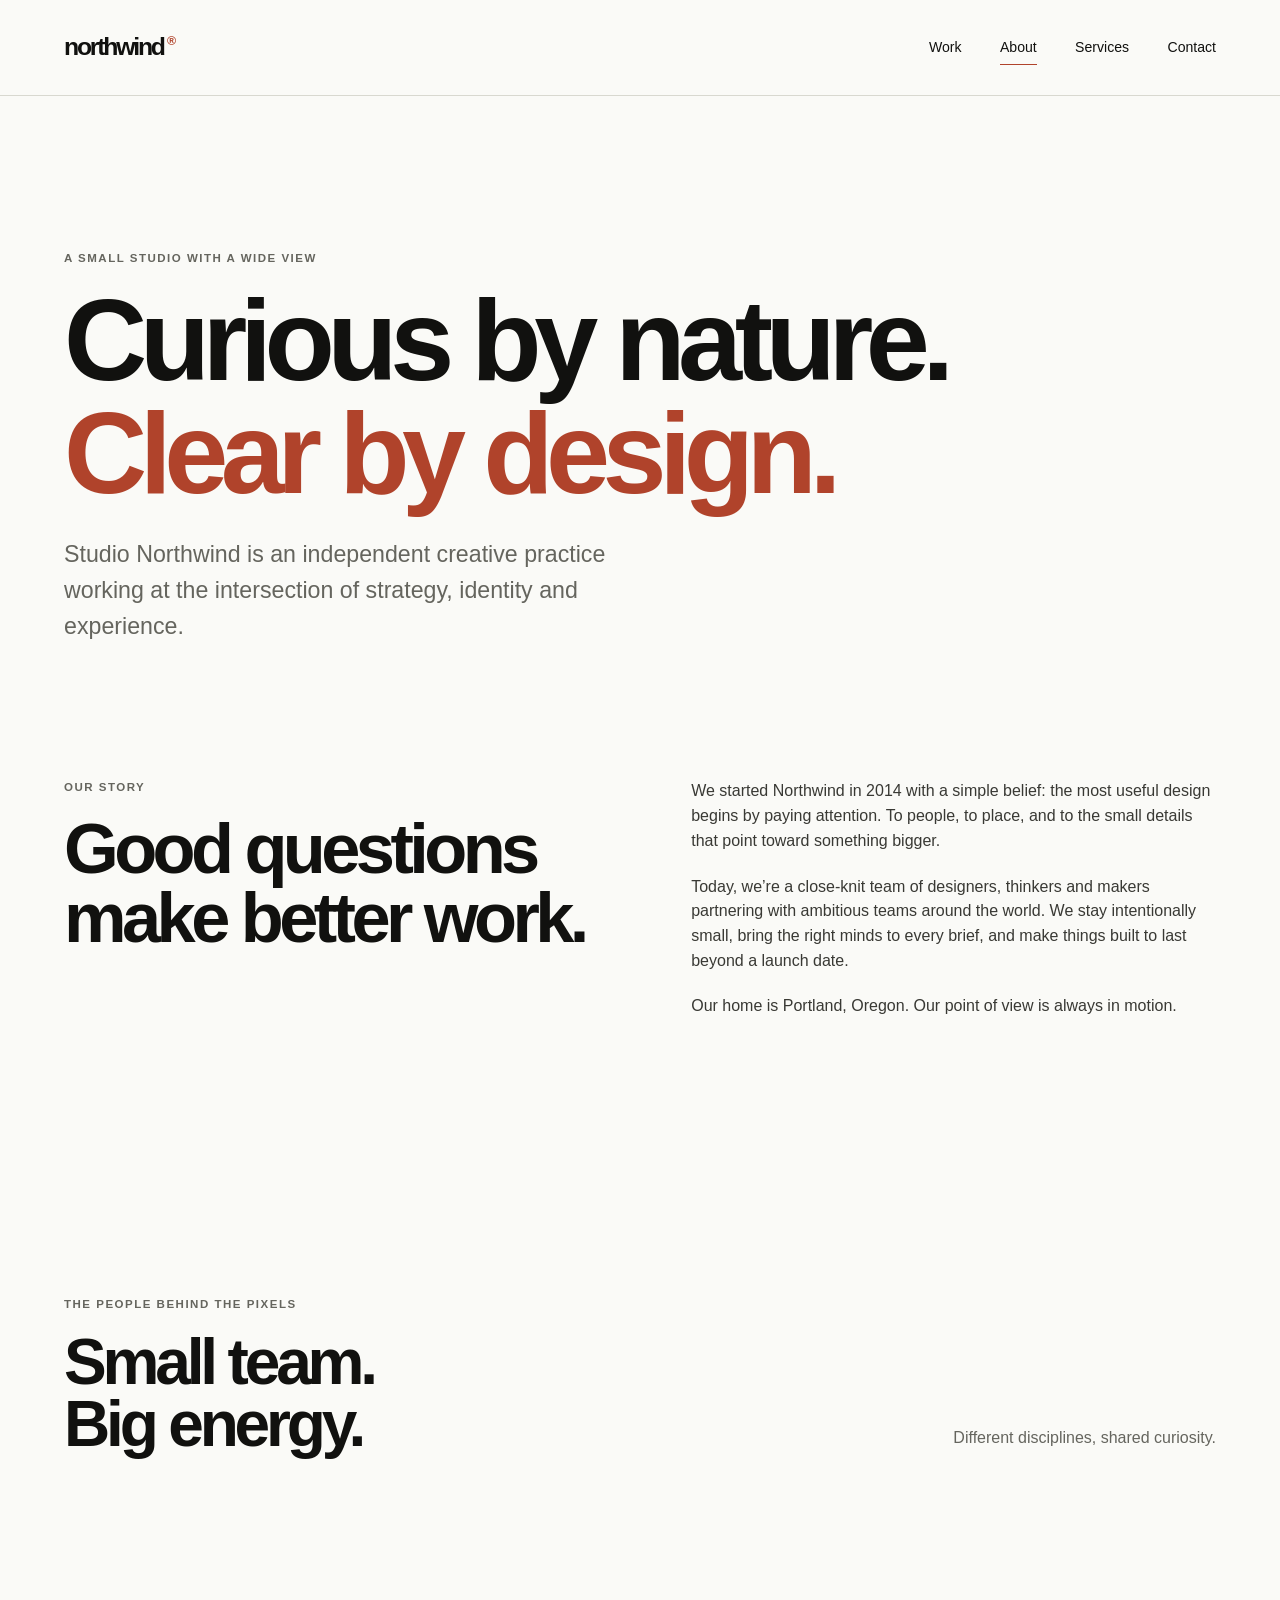
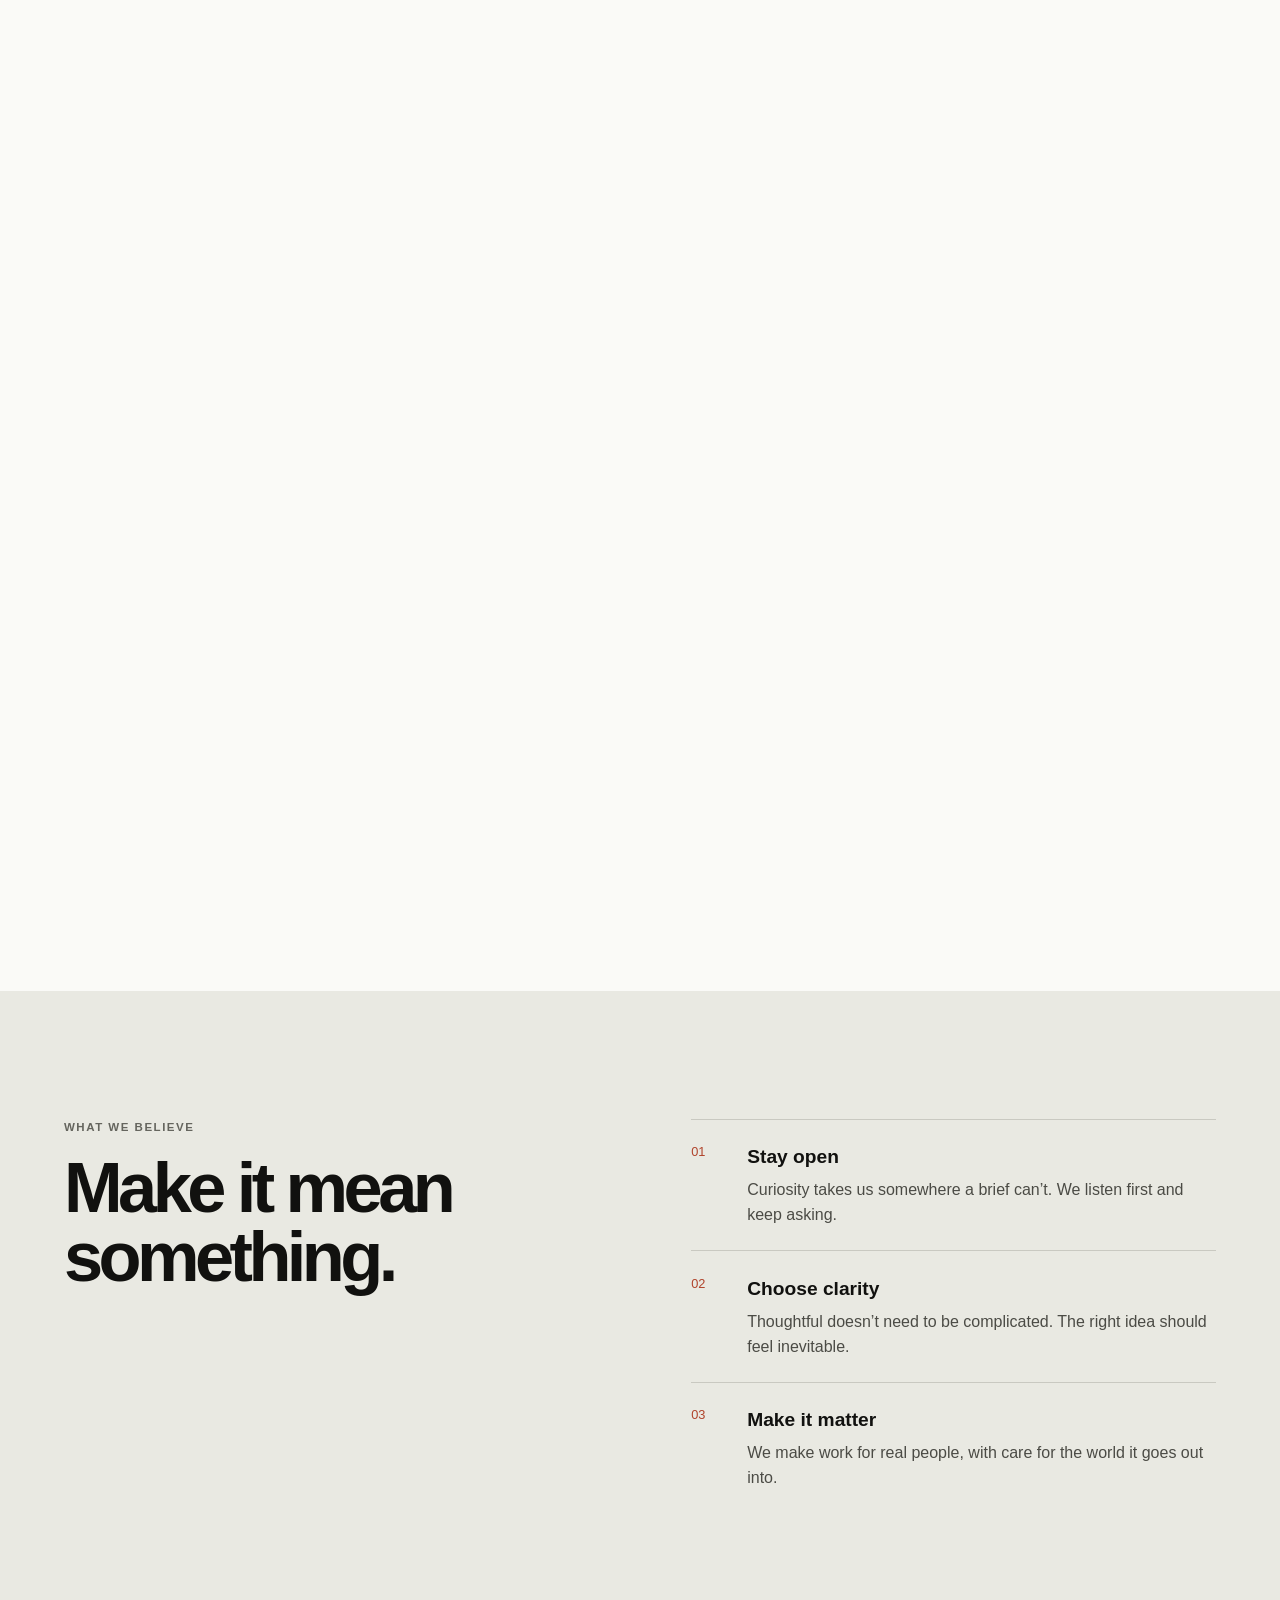
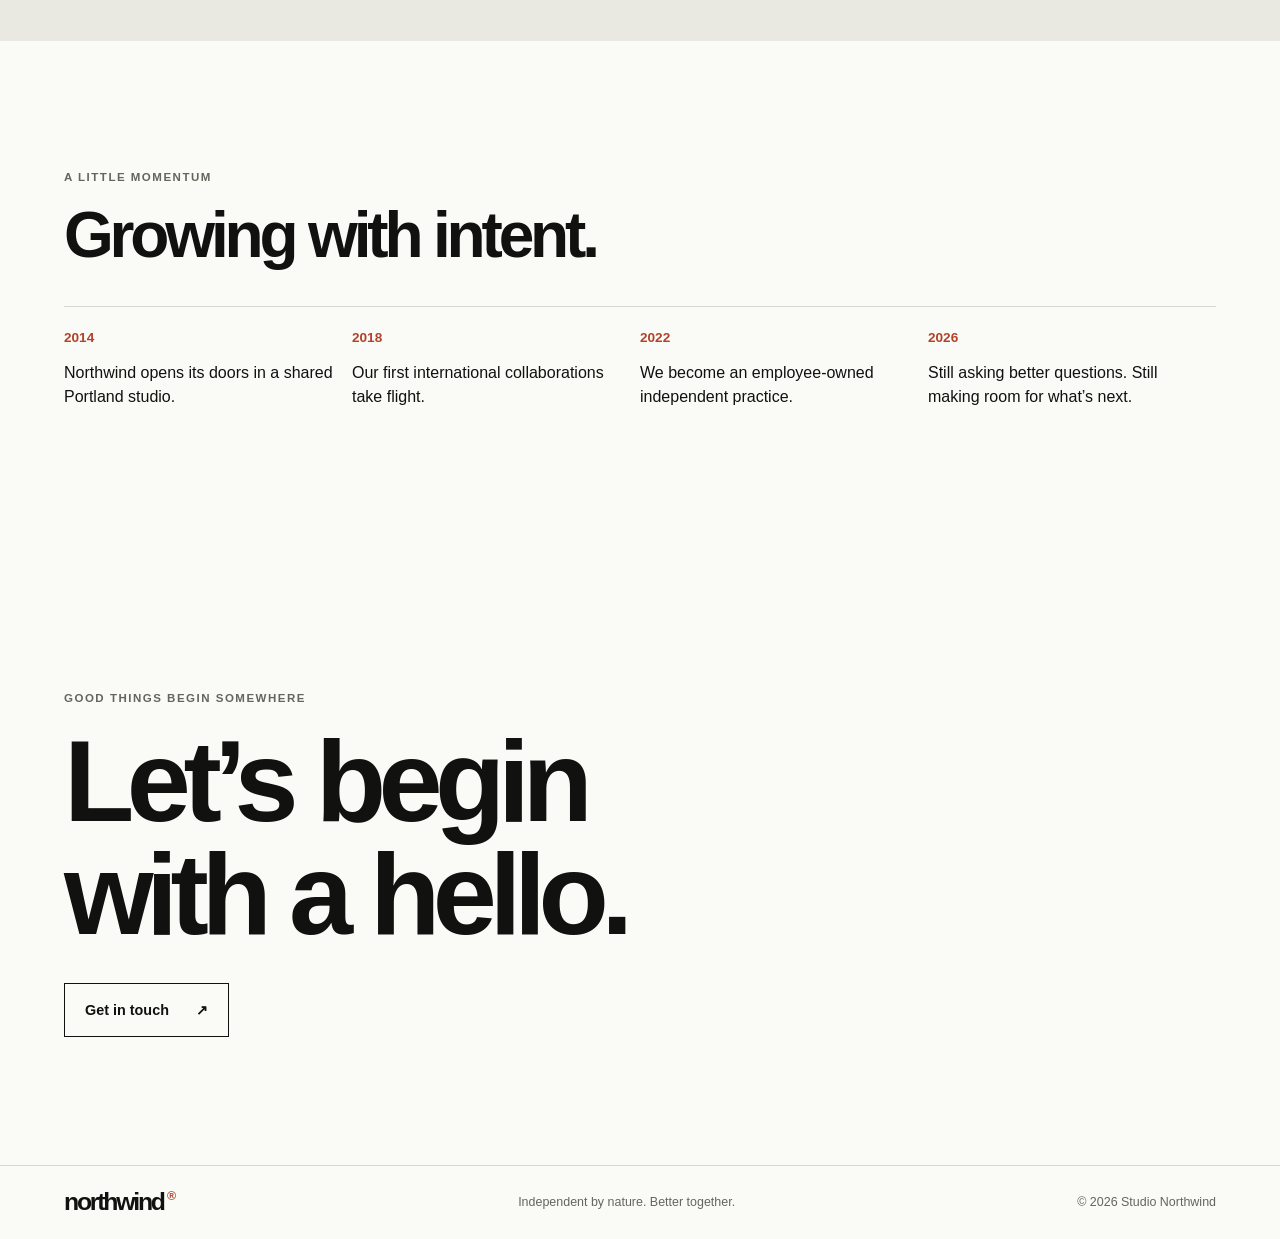
==== about.html @ aae9ed0c "feat: add page favicons and responsive image improvements Add matching data-URI favicons, responsive" ====
<!doctype html>
<html lang="en">
<head>
  <meta charset="utf-8"><meta name="viewport" content="width=device-width, initial-scale=1">
  <meta name="description" content="Meet the people and principles behind Studio Northwind, an independent design studio based in Portland and working everywhere.">
  <meta name="theme-color" content="#fafaf7"><title>About — Studio Northwind</title>
  <link rel="icon" href="data:image/svg+xml,<svg xmlns='http://www.w3.org/2000/svg' viewBox='0 0 32 32'><rect width='32' height='32' fill='%2311110f'/><circle cx='16' cy='16' r='6' fill='%23b0432b'/></svg>">
  <link rel="stylesheet" href="style.css"><script type="module" src="main.js"></script>
  <noscript><style>.reveal{opacity:1!important;transform:none!important}</style></noscript>
</head>
<body>
  <a class="skip-link" href="#main">Skip to main content</a>
  <header class="site-header">
    <a class="wordmark" href="index.html" aria-label="Studio Northwind home">northwind<span>®</span></a>
    <button class="menu-toggle" type="button" aria-expanded="false" aria-controls="primary-nav" aria-label="Open navigation"><span></span><span></span></button>
    <nav class="primary-nav" id="primary-nav" aria-label="Main navigation"><a href="work.html">Work</a><a href="about.html" aria-current="page">About</a><a href="services.html">Services</a><a href="contact.html">Contact</a></nav>
  </header>
  <main id="main">
    <section class="page-hero page-wrap"><p class="eyebrow">A small studio with a wide view</p><h1>Curious by nature.<br><span>Clear by design.</span></h1><p class="lede">Studio Northwind is an independent creative practice working at the intersection of strategy, identity and experience.</p></section>
    <section class="story-section page-wrap two-column">
      <div><p class="eyebrow">Our story</p><h2>Good questions<br>make better work.</h2></div>
      <div class="body-copy"><p>We started Northwind in 2014 with a simple belief: the most useful design begins by paying attention. To people, to place, and to the small details that point toward something bigger.</p><p>Today, we’re a close-knit team of designers, thinkers and makers partnering with ambitious teams around the world. We stay intentionally small, bring the right minds to every brief, and make things built to last beyond a launch date.</p><p>Our home is Portland, Oregon. Our point of view is always in motion.</p></div>
    </section>
    <section class="team-section page-wrap section" aria-labelledby="team-title"><div class="section-heading"><div><p class="eyebrow">The people behind the pixels</p><h2 id="team-title">Small team.<br>Big energy.</h2></div><p class="section-note">Different disciplines, shared curiosity.</p></div>
      <div class="team-grid">
        <article class="team-card reveal"><img src="https://picsum.photos/seed/northwind-person-1/600/650" srcset="https://picsum.photos/seed/northwind-person-1/300/325 300w, https://picsum.photos/seed/northwind-person-1/600/650 600w" sizes="(min-width: 768px) 30vw, 45vw" width="600" height="650" loading="lazy" alt="Portrait of Rowan Ellis"><h3>Rowan Ellis</h3><p>Founder · Creative Director</p></article>
        <article class="team-card reveal"><img src="https://picsum.photos/seed/northwind-person-2/600/650" srcset="https://picsum.photos/seed/northwind-person-2/300/325 300w, https://picsum.photos/seed/northwind-person-2/600/650 600w" sizes="(min-width: 768px) 30vw, 45vw" width="600" height="650" loading="lazy" alt="Portrait of Maya Chen"><h3>Maya Chen</h3><p>Partner · Strategy</p></article>
        <article class="team-card reveal"><img src="https://picsum.photos/seed/northwind-person-3/600/650" srcset="https://picsum.photos/seed/northwind-person-3/300/325 300w, https://picsum.photos/seed/northwind-person-3/600/650 600w" sizes="(min-width: 768px) 30vw, 45vw" width="600" height="650" loading="lazy" alt="Portrait of Ellis James"><h3>Ellis James</h3><p>Design Director</p></article>
        <article class="team-card reveal"><img src="https://picsum.photos/seed/northwind-person-4/600/650" srcset="https://picsum.photos/seed/northwind-person-4/300/325 300w, https://picsum.photos/seed/northwind-person-4/600/650 600w" sizes="(min-width: 768px) 30vw, 45vw" width="600" height="650" loading="lazy" alt="Portrait of Noor Patel"><h3>Noor Patel</h3><p>Digital Designer</p></article>
        <article class="team-card reveal"><img src="https://picsum.photos/seed/northwind-person-5/600/650" srcset="https://picsum.photos/seed/northwind-person-5/300/325 300w, https://picsum.photos/seed/northwind-person-5/600/650 600w" sizes="(min-width: 768px) 30vw, 45vw" width="600" height="650" loading="lazy" alt="Portrait of Adrian Cole"><h3>Adrian Cole</h3><p>Motion &amp; Image</p></article>
        <article class="team-card reveal"><img src="https://picsum.photos/seed/northwind-person-6/600/650" srcset="https://picsum.photos/seed/northwind-person-6/300/325 300w, https://picsum.photos/seed/northwind-person-6/600/650 600w" sizes="(min-width: 768px) 30vw, 45vw" width="600" height="650" loading="lazy" alt="Portrait of Sam Rivera"><h3>Sam Rivera</h3><p>Studio Producer</p></article>
      </div>
    </section>
    <section class="values-section">
      <div class="page-wrap two-column"><div><p class="eyebrow">What we believe</p><h2>Make it mean<br>something.</h2></div><div class="values-list"><article><span>01</span><div><h3>Stay open</h3><p>Curiosity takes us somewhere a brief can’t. We listen first and keep asking.</p></div></article><article><span>02</span><div><h3>Choose clarity</h3><p>Thoughtful doesn’t need to be complicated. The right idea should feel inevitable.</p></div></article><article><span>03</span><div><h3>Make it matter</h3><p>We make work for real people, with care for the world it goes out into.</p></div></article></div></div>
    </section>
    <section class="timeline-section page-wrap section"><p class="eyebrow">A little momentum</p><h2>Growing with intent.</h2><ol class="timeline"><li><time datetime="2014">2014</time><p>Northwind opens its doors in a shared Portland studio.</p></li><li><time datetime="2018">2018</time><p>Our first international collaborations take flight.</p></li><li><time datetime="2022">2022</time><p>We become an employee-owned independent practice.</p></li><li><time datetime="2026">2026</time><p>Still asking better questions. Still making room for what’s next.</p></li></ol></section>
    <section class="cta-band page-wrap"><p class="eyebrow">Good things begin somewhere</p><h2>Let’s begin<br>with a hello.</h2><a class="button" href="contact.html">Get in touch <span aria-hidden="true">↗</span></a></section>
  </main>
  <footer class="site-footer"><a class="wordmark" href="index.html">northwind<span>®</span></a><p>Independent by nature. Better together.</p><p>© <span data-year>2026</span> Studio Northwind</p></footer>
</body>
</html>
---- style.css ----
:root {
  color-scheme: light;
  --paper: #fafaf7;
  --ink: #11110f;
  --muted: #65655e;
  --line: #d8d8d0;
  --accent: #b0432b;
  --content: 1440px;
  --gutter: clamp(1.25rem, 5vw, 5.5rem);
  --space-section: clamp(5rem, 10vw, 10rem);
  font-family: Arial, Helvetica, sans-serif;
}

* { box-sizing: border-box; }
html { scroll-behavior: smooth; }
body { margin: 0; background: var(--paper); color: var(--ink); font-size: 1rem; line-height: 1.55; }
img { display: block; width: 100%; height: auto; }
a { color: inherit; }
button, input, select, textarea { font: inherit; }
button { color: inherit; }
:focus-visible { outline: 3px solid var(--accent); outline-offset: 4px; }
.page-wrap { width: min(100% - 2 * var(--gutter), var(--content)); margin-inline: auto; }
.visually-hidden { position: absolute; width: 1px; height: 1px; padding: 0; margin: -1px; overflow: hidden; clip: rect(0, 0, 0, 0); white-space: nowrap; border: 0; }
.skip-link { position: absolute; z-index: 20; top: .75rem; left: .75rem; padding: .8rem 1rem; transform: translateY(-160%); background: var(--ink); color: var(--paper); }
.skip-link:focus { transform: translateY(0); }

.site-header { position: sticky; z-index: 10; top: 0; display: flex; align-items: center; justify-content: space-between; min-height: 5.25rem; padding: .9rem var(--gutter); border-bottom: 1px solid var(--line); background: rgb(250 250 247 / 96%); }
.wordmark { font-size: 1.55rem; font-weight: 800; letter-spacing: -.09em; line-height: 1; text-decoration: none; }
.wordmark span { margin-left: .2rem; color: var(--accent); font-size: .5em; vertical-align: top; letter-spacing: 0; }
.primary-nav { display: flex; align-items: center; gap: clamp(1.4rem, 3vw, 3rem); }
.primary-nav a { position: relative; padding-block: .5rem; font-size: .88rem; text-decoration: none; }
.primary-nav a::after { position: absolute; right: 0; bottom: .1rem; left: 0; height: 1px; content: ""; background: var(--accent); transform: scaleX(0); transform-origin: left; transition: transform .22s ease; }
.primary-nav a:hover::after, .primary-nav a:focus-visible::after, .primary-nav a[aria-current="page"]::after { transform: scaleX(1); }
.menu-toggle { display: none; width: 2.8rem; height: 2.8rem; align-items: center; justify-content: center; flex-direction: column; gap: .35rem; border: 1px solid var(--line); background: transparent; cursor: pointer; }
.menu-toggle span { display: block; width: 1.1rem; height: 1px; background: var(--ink); transition: transform .2s ease; }
.menu-toggle[aria-expanded="true"] span:first-child { transform: translateY(3px) rotate(45deg); }
.menu-toggle[aria-expanded="true"] span:last-child { transform: translateY(-3px) rotate(-45deg); }

h1, h2, h3, p, figure { margin-top: 0; }
h1, h2 { font-weight: 600; letter-spacing: -.065em; line-height: .98; }
h1 { margin-bottom: 1.5rem; font-size: clamp(3.5rem, 9vw, 8.5rem); }
h2 { font-size: clamp(2.5rem, 5vw, 5rem); }
h1 span, h2 span { color: var(--accent); }
.eyebrow { margin-bottom: 1.15rem; color: var(--muted); font-size: .72rem; font-weight: 700; letter-spacing: .13em; line-height: 1.4; text-transform: uppercase; }
.text-link { display: inline-flex; align-items: center; gap: .75rem; padding-bottom: .3rem; border-bottom: 1px solid var(--ink); font-size: .92rem; font-weight: 600; text-decoration: none; }
.text-link span, .button span { transition: transform .2s ease; }
.text-link:hover span, .button:hover span { transform: translate(3px, -3px); }
.button { display: inline-flex; min-height: 3.4rem; align-items: center; justify-content: center; gap: 1.7rem; padding: .9rem 1.25rem; border: 1px solid var(--ink); background: transparent; color: var(--ink); font-size: .9rem; font-weight: 600; text-decoration: none; transition: color .2s ease, background-color .2s ease, transform .2s ease; }
.button:hover { transform: translateY(-2px); background: var(--ink); color: var(--paper); }
.button-dark { background: var(--ink); color: var(--paper); }
.button-dark:hover { background: var(--accent); border-color: var(--accent); color: #fff; }

.home-hero { display: grid; gap: 2.5rem; padding-top: clamp(3.5rem, 8vw, 7rem); }
.hero-copy { align-self: center; }
.hero-copy h1 { margin-top: 1.5rem; }
.hero-intro { max-width: 29rem; margin-bottom: 1.8rem; color: var(--muted); font-size: clamp(1.05rem, 1.6vw, 1.35rem); }
.hero-image { position: relative; margin-bottom: 0; }
.hero-image img { aspect-ratio: 1.18; object-fit: cover; }
.hero-image figcaption { margin-top: .65rem; color: var(--muted); font-size: .75rem; }
.section { padding-block: var(--space-section); }
.section-heading { display: flex; align-items: end; justify-content: space-between; gap: 2rem; margin-bottom: 2.5rem; }
.section-heading h2 { margin-bottom: 0; }
.section-heading > .text-link { margin-bottom: .55rem; }
.project-grid { display: grid; grid-template-columns: 1fr; gap: 2.5rem 1.15rem; }
.project-card { min-width: 0; }
.project-card a, .project-open { display: block; width: 100%; padding: 0; border: 0; background: transparent; color: inherit; text-align: left; text-decoration: none; cursor: pointer; }
.project-card img { aspect-ratio: 1.25; object-fit: cover; transition: transform .5s ease; }
.project-card a, .project-card .project-open { overflow: hidden; }
.project-card:hover img, .project-card:focus-within img { transform: scale(1.035); }
.project-meta { display: flex; align-items: start; justify-content: space-between; gap: 1rem; padding-top: .9rem; }
.project-meta h3, .project-meta strong { display: block; margin: 0; font-size: 1rem; font-weight: 600; }
.project-meta p, .project-meta small { display: block; margin: .2rem 0 0; color: var(--muted); font-size: .8rem; font-weight: 400; }
.project-arrow { color: var(--accent); }
.what-strip { padding-block: clamp(4rem, 8vw, 7rem); background: #e9e9e2; }
.what-inner { display: grid; justify-items: start; }
.what-inner h2 { max-width: 850px; margin-bottom: 2rem; font-size: clamp(2.6rem, 6.5vw, 6rem); }
.clients { padding-block: var(--space-section); border-bottom: 1px solid var(--line); }
.client-list { display: flex; align-items: center; justify-content: space-between; gap: 1.5rem; flex-wrap: wrap; margin: 2.5rem 0 0; padding: 0; list-style: none; }
.client-list li { font-size: clamp(1rem, 2vw, 1.7rem); font-weight: 700; letter-spacing: -.06em; line-height: 1; }
.client-list li:nth-child(3) { font-family: Georgia, serif; font-weight: 400; }
.cta-band { display: grid; justify-items: start; padding-block: var(--space-section); }
.cta-band h2 { margin-bottom: 2rem; font-size: clamp(3.5rem, 9vw, 8rem); }
.site-footer { display: flex; align-items: center; justify-content: space-between; gap: 1.5rem; flex-wrap: wrap; padding: 1.5rem var(--gutter); border-top: 1px solid var(--line); }
.site-footer p { margin: 0; color: var(--muted); font-size: .78rem; }

.page-hero { padding-block: clamp(5rem, 12vw, 10rem) clamp(4rem, 8vw, 7rem); }
.page-hero h1 { margin-bottom: 1.7rem; }
.lede { max-width: 39rem; margin-bottom: 0; color: var(--muted); font-size: clamp(1.12rem, 2vw, 1.45rem); }
.two-column { display: grid; grid-template-columns: 1fr; gap: 2rem; }
.story-section { padding-block: 2rem var(--space-section); }
.story-section h2, .contact-details h2, .values-section h2 { margin-bottom: 0; font-size: clamp(2.7rem, 5.5vw, 5.5rem); }
.body-copy { max-width: 38rem; color: #393934; }
.body-copy p { margin-bottom: 1.3rem; }
.section-note { max-width: 17rem; margin: 0 0 .35rem; color: var(--muted); }
.team-grid { display: grid; grid-template-columns: repeat(2, minmax(0, 1fr)); gap: 2rem .9rem; }
.team-card img { aspect-ratio: .92; object-fit: cover; filter: saturate(.78); }
.team-card h3 { margin: .75rem 0 .1rem; font-size: .95rem; }
.team-card p { margin-bottom: 0; color: var(--muted); font-size: .78rem; }
.values-section { padding-block: var(--space-section); background: #e9e9e2; }
.values-list article { display: grid; grid-template-columns: 2.5rem 1fr; gap: 1rem; padding-block: 1.4rem; border-top: 1px solid #c9c9c1; }
.values-list article > span { color: var(--accent); font-size: .8rem; }
.values-list h3 { margin-bottom: .4rem; font-size: 1.2rem; }
.values-list p { max-width: 32rem; margin-bottom: 0; color: #4b4b45; }
.timeline-section > h2 { margin-bottom: 2.5rem; }
.timeline { display: grid; grid-template-columns: 1fr; margin: 0; padding: 0; list-style: none; }
.timeline li { display: grid; grid-template-columns: 4rem 1fr; gap: 1rem; padding: 1.25rem 0; border-top: 1px solid var(--line); }
.timeline time { color: var(--accent); font-size: .85rem; font-weight: 700; }
.timeline p { max-width: 38rem; margin: 0; }

.services-grid { display: grid; grid-template-columns: 1fr; border-top: 1px solid var(--line); }
.service-card { padding: 2rem 0; border-bottom: 1px solid var(--line); }
.service-icon { display: inline-grid; width: 3rem; height: 3rem; place-items: center; margin-bottom: 2rem; border: 1px solid var(--line); border-radius: 50%; color: var(--accent); font-size: 1.35rem; }
.service-card h2 { margin-bottom: .8rem; font-size: clamp(2rem, 3.5vw, 3.1rem); }
.service-card > p:not(.eyebrow) { max-width: 28rem; min-height: 4.5rem; color: var(--muted); }
.service-card h3 { margin-top: 1.7rem; margin-bottom: .7rem; font-size: .78rem; }
.service-card ul { margin: 0; padding: 0; color: var(--muted); font-size: .84rem; list-style: none; }
.service-card li { padding-block: .35rem; border-top: 1px solid var(--line); }
.service-note { display: grid; justify-items: start; gap: 1rem; padding-block: var(--space-section); }
.service-note > p:not(.eyebrow) { max-width: 42rem; margin: 0 0 .5rem; font-size: clamp(1.5rem, 3vw, 2.5rem); letter-spacing: -.04em; line-height: 1.2; }

.filter-row { display: flex; gap: .4rem; flex-wrap: wrap; margin-bottom: 2rem; }
.filter-button { display: inline-flex; min-height: 2.7rem; align-items: center; gap: .45rem; padding: .55rem .85rem; border: 1px solid var(--line); background: transparent; font-size: .83rem; cursor: pointer; transition: background-color .2s ease, color .2s ease, border-color .2s ease; }
.filter-button span { color: inherit; font-size: .66rem; opacity: .7; }
.filter-button:hover, .filter-button.is-active { border-color: var(--ink); background: var(--ink); color: var(--paper); }
.portfolio-section { padding-bottom: 2rem; }
.project-card[hidden] { display: none; }
.project-dialog { position: fixed; width: min(90vw, 620px); max-width: none; padding: clamp(2rem, 5vw, 4rem); border: 1px solid var(--line); background: var(--paper); color: var(--ink); }
.project-dialog::backdrop { background: rgb(17 17 15 / 65%); }
.project-dialog h2 { margin-bottom: 1rem; font-size: clamp(2.8rem, 7vw, 5rem); }
.project-dialog > p:not(.eyebrow) { margin-bottom: 1.8rem; color: var(--muted); font-size: 1.05rem; }
.dialog-close { position: absolute; top: 1rem; right: 1rem; width: 2.5rem; height: 2.5rem; border: 1px solid var(--line); background: transparent; font-size: 1.5rem; line-height: 1; cursor: pointer; }

.contact-section { padding-bottom: var(--space-section); }
.contact-details h2 { margin-bottom: 2rem; }
.contact-details address { margin-bottom: 1.5rem; font-style: normal; }
.contact-details > p { margin-bottom: 1.5rem; }
.contact-details a { text-decoration-thickness: 1px; text-underline-offset: .2rem; }
.hours { color: var(--muted); font-size: .9rem; }
.hours span { color: var(--ink); font-weight: 600; }
.contact-form { display: grid; gap: 1.2rem; }
.form-field { display: grid; gap: .45rem; }
.form-field > label { font-size: .85rem; font-weight: 600; }
.optional { color: var(--muted); font-size: .78rem; font-weight: 400; }
.form-field input:not([type="checkbox"]), .form-field select, .form-field textarea { width: 100%; min-height: 3.1rem; padding: .75rem .8rem; border: 1px solid #aaa99f; border-radius: 0; background: transparent; color: var(--ink); }
.form-field textarea { min-height: 9rem; resize: vertical; }
.form-field [aria-invalid="true"] { border-color: #a52e20 !important; }
.field-error { min-height: 0; margin: 0; color: #922b20; font-size: .78rem; }
.field-hint { margin: 0; color: var(--muted); font-size: .75rem; }
.consent-field > label { display: flex; align-items: start; gap: .7rem; font-weight: 400; line-height: 1.4; }
.consent-field input { width: 1.1rem; height: 1.1rem; flex: 0 0 auto; margin: .12rem 0 0; accent-color: var(--accent); }
.submit-button { justify-self: start; cursor: pointer; }
.submit-button:disabled { cursor: wait; opacity: .65; }
.form-success { margin: .5rem 0 0; padding: 1rem; border-left: 3px solid var(--accent); background: #e9e9e2; }
.not-found { display: flex; min-height: 70vh; align-items: flex-start; justify-content: center; flex-direction: column; padding-block: 5rem; }
.not-found h1 { margin-bottom: .8rem; font-size: clamp(7rem, 24vw, 17rem); }
.not-found h2 { margin-bottom: 1rem; font-size: clamp(2rem, 5vw, 4rem); }
.not-found > p:not(.eyebrow) { max-width: 33rem; margin-bottom: 2rem; color: var(--muted); }

.reveal { opacity: 0; transform: translateY(18px); transition: opacity .55s ease, transform .55s ease; }
.reveal.is-visible { opacity: 1; transform: translateY(0); }
@media (min-width: 480px) {
  .project-grid { grid-template-columns: repeat(2, minmax(0, 1fr)); gap: 3rem 1.2rem; }
  .services-grid { grid-template-columns: repeat(2, minmax(0, 1fr)); column-gap: 2rem; }
  .team-grid { gap: 2.5rem 1.2rem; }
}
@media (min-width: 768px) {
  .home-hero { grid-template-columns: 1.05fr .95fr; align-items: center; gap: 3rem; }
  .hero-image img { aspect-ratio: .9; }
  .two-column { grid-template-columns: 1fr 1fr; gap: clamp(3rem, 8vw, 9rem); }
  .team-grid { grid-template-columns: repeat(3, minmax(0, 1fr)); gap: 3rem 1.4rem; }
  .services-grid { grid-template-columns: repeat(3, minmax(0, 1fr)); column-gap: 2rem; }
  .service-card { padding: 2.5rem 0; }
  .timeline { grid-template-columns: repeat(4, minmax(0, 1fr)); }
  .timeline li { grid-template-columns: 1fr; align-content: start; gap: .75rem; min-height: 8rem; padding-right: 1rem; }
  .contact-details { position: sticky; top: 7rem; align-self: start; }
}
@media (min-width: 1024px) {
  .project-grid { grid-template-columns: repeat(3, minmax(0, 1fr)); column-gap: 1.5rem; }
  .portfolio-grid { row-gap: 3.5rem; }
  .home-hero { gap: 5rem; }
  .home-hero .hero-copy { padding-block: 2rem; }
  .team-grid { gap: 3.5rem 1.6rem; }
}
@media (min-width: 1280px) {
  .site-header { min-height: 6rem; }
  .home-hero { padding-top: 7rem; }
  .project-grid { column-gap: 1.8rem; }
}
@media (max-width: 767px) {
  .menu-toggle { display: flex; }
  .primary-nav { position: absolute; top: 100%; right: 0; left: 0; display: none; align-items: stretch; flex-direction: column; gap: 0; padding: .5rem var(--gutter) 1rem; border-bottom: 1px solid var(--line); background: var(--paper); }
  .primary-nav.is-open { display: flex; }
  .primary-nav a { padding-block: .9rem; border-bottom: 1px solid var(--line); font-size: 1rem; }
  .primary-nav a::after { display: none; }
  .section-heading { align-items: flex-start; flex-direction: column; }
  .section-heading > .text-link { margin-top: -.5rem; }
}
@media (prefers-reduced-motion: reduce) {
  *, *::before, *::after { scroll-behavior: auto !important; animation-duration: .01ms !important; animation-iteration-count: 1 !important; transition-duration: .01ms !important; }
  .reveal { opacity: 1; transform: none; }
}
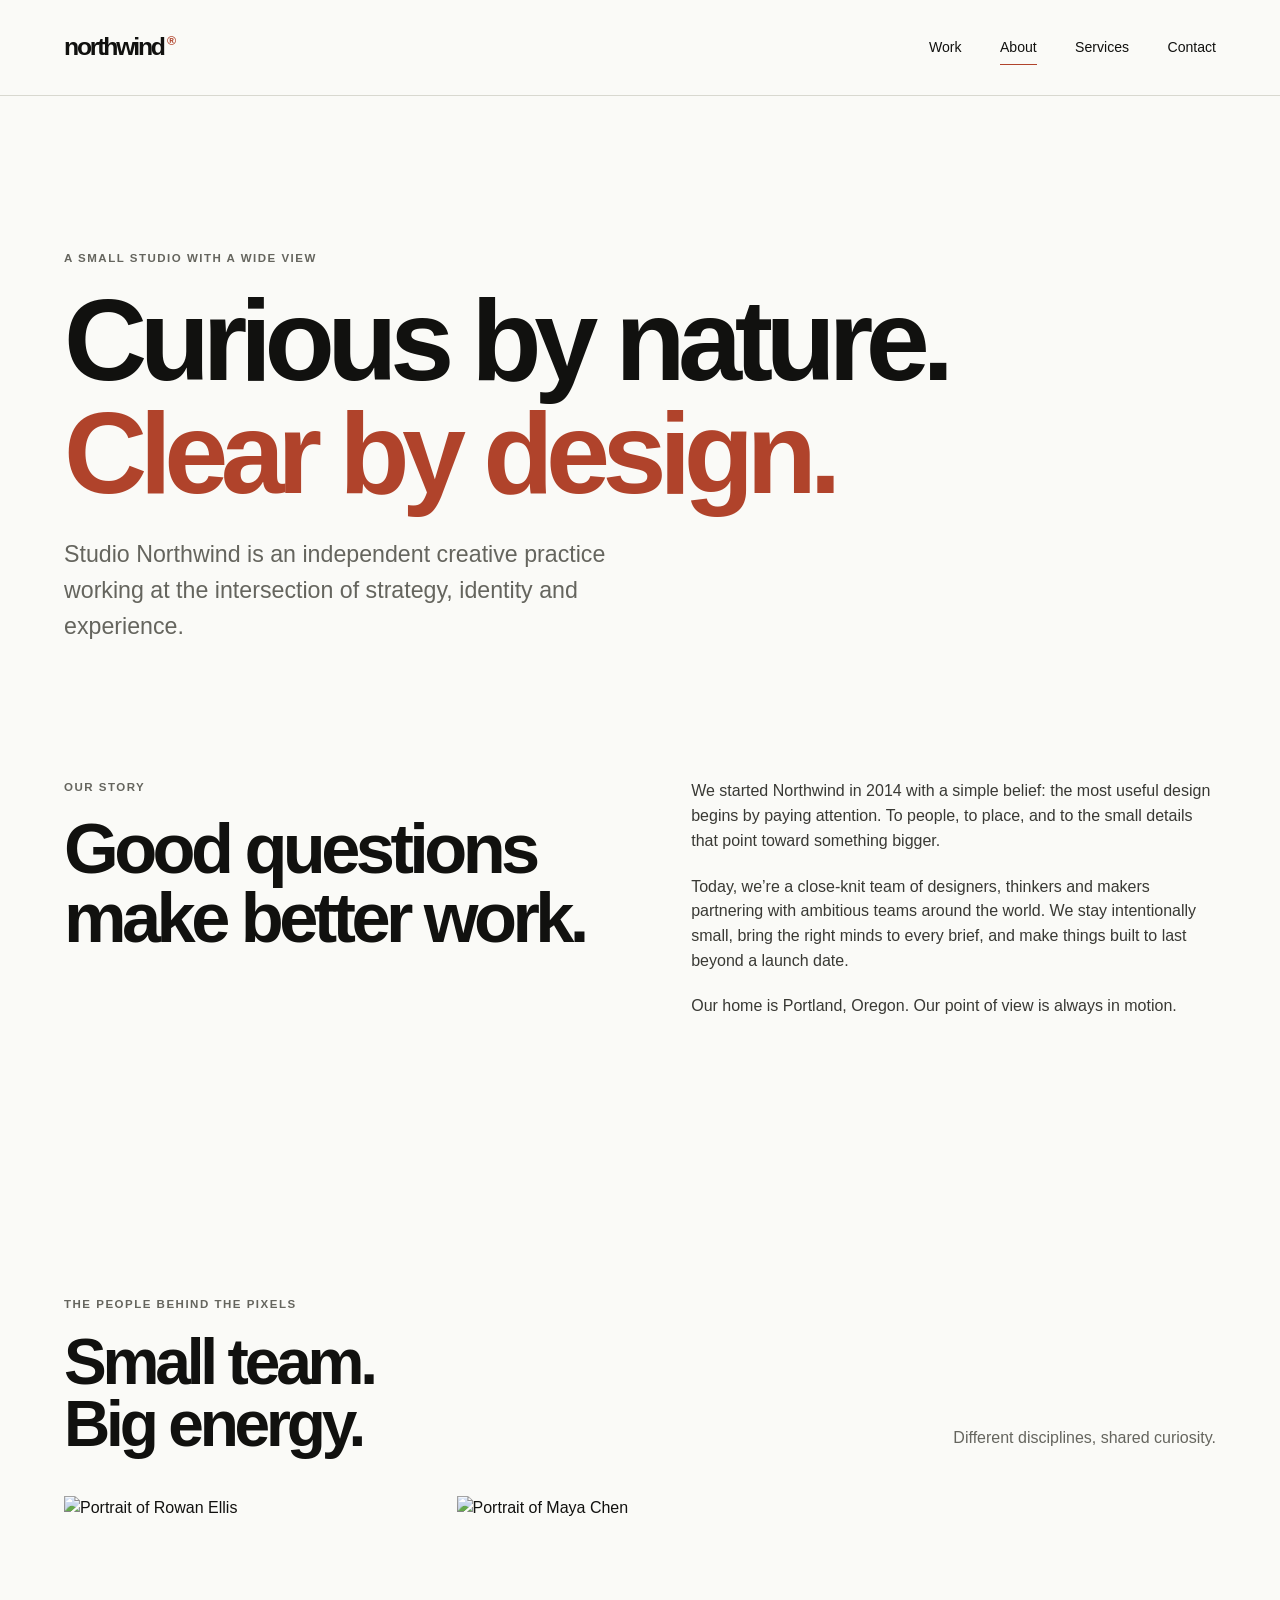
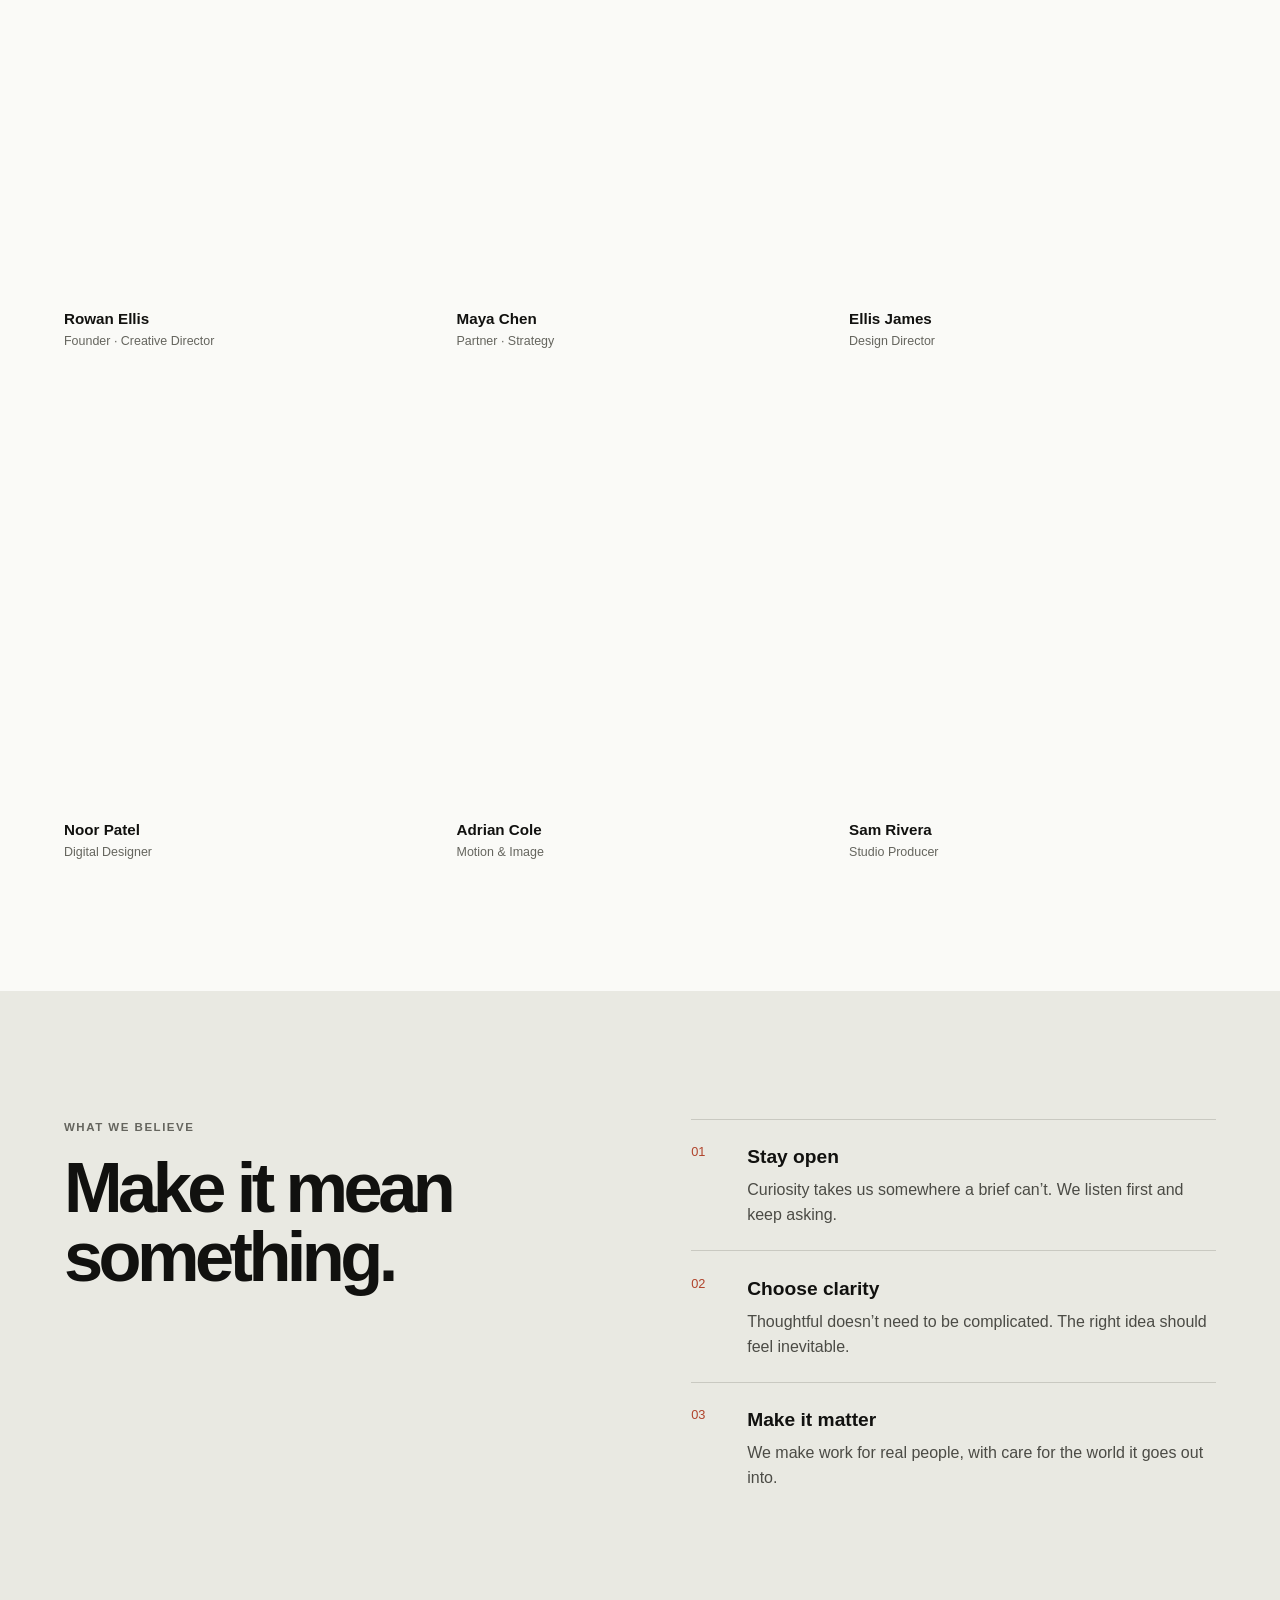
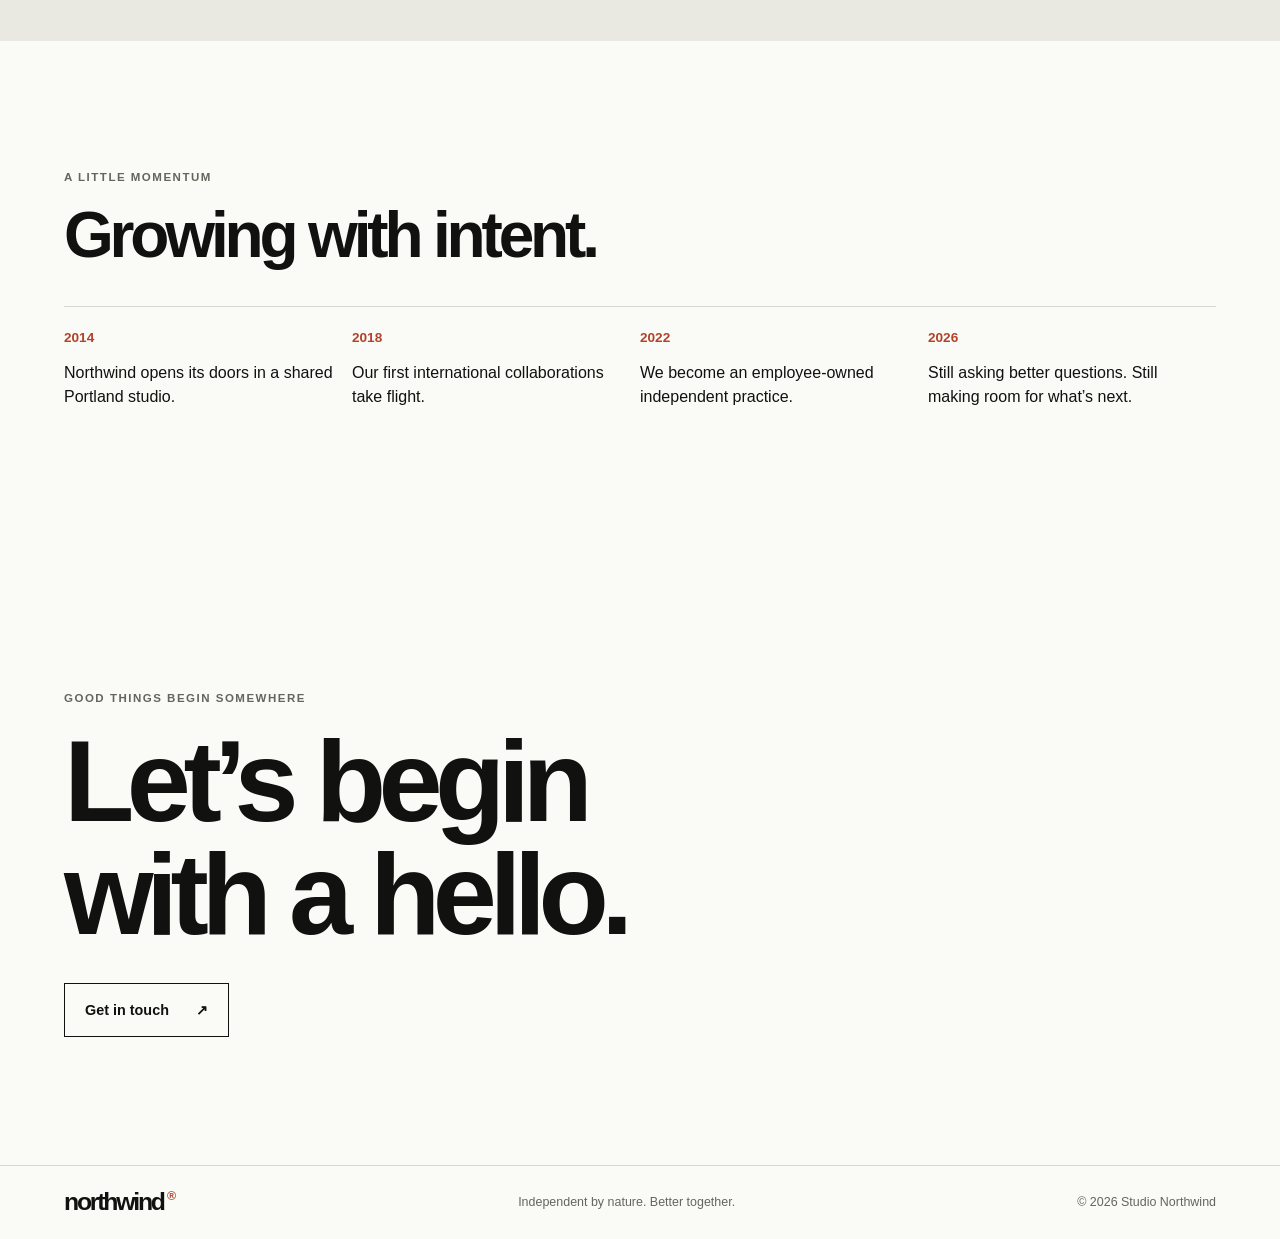
==== commit cc3064db: "Add detailed portfolio project case studies" ====
--- a/about.html
+++ b/about.html
@@ -5,7 +5,7 @@
   <meta name="description" content="Meet the people and principles behind Studio Northwind, an independent design studio based in Portland and working everywhere.">
   <meta name="theme-color" content="#fafaf7"><title>About — Studio Northwind</title>
   <link rel="icon" href="data:image/svg+xml,<svg xmlns='http://www.w3.org/2000/svg' viewBox='0 0 32 32'><rect width='32' height='32' fill='%2311110f'/><circle cx='16' cy='16' r='6' fill='%23b0432b'/></svg>">
-  <link rel="stylesheet" href="style.css"><script type="module" src="main.js"></script>
+  <link rel="stylesheet" href="style.css"><script type="module" src="main.js"></script><script type="module" src="reveal.js"></script>
   <noscript><style>.reveal{opacity:1!important;transform:none!important}</style></noscript>
 </head>
 <body>
--- a/style.css
+++ b/style.css
@@ -124,11 +124,97 @@
 .filter-button:hover, .filter-button.is-active { border-color: var(--ink); background: var(--ink); color: var(--paper); }
 .portfolio-section { padding-bottom: 2rem; }
 .project-card[hidden] { display: none; }
-.project-dialog { position: fixed; width: min(90vw, 620px); max-width: none; padding: clamp(2rem, 5vw, 4rem); border: 1px solid var(--line); background: var(--paper); color: var(--ink); }
-.project-dialog::backdrop { background: rgb(17 17 15 / 65%); }
-.project-dialog h2 { margin-bottom: 1rem; font-size: clamp(2.8rem, 7vw, 5rem); }
-.project-dialog > p:not(.eyebrow) { margin-bottom: 1.8rem; color: var(--muted); font-size: 1.05rem; }
-.dialog-close { position: absolute; top: 1rem; right: 1rem; width: 2.5rem; height: 2.5rem; border: 1px solid var(--line); background: transparent; font-size: 1.5rem; line-height: 1; cursor: pointer; }
+.case-study { padding-top: clamp(2rem, 5vw, 4rem); }
+.case-heading { max-width: 62rem; padding-block: 1rem clamp(2rem, 5vw, 4rem); }
+.case-back { margin-bottom: clamp(3rem, 8vw, 7rem); }
+.case-heading .eyebrow { margin-bottom: 1.4rem; }
+.case-heading h1 { margin-bottom: 1.2rem; }
+.case-heading .lede { max-width: 46rem; }
+.case-tags { display: flex; flex-wrap: wrap; gap: .55rem; margin: 2rem 0 0; padding: 0; list-style: none; }
+.case-tags li { padding: .5rem .75rem; border: 1px solid var(--line); color: var(--muted); font-size: .75rem; }
+.case-hero-figure { margin: 0 0 var(--space-section); }
+.case-hero-image { width: 100%; max-height: 76vh; aspect-ratio: 1.35; object-fit: cover; background: #e9e9e2; }
+.case-hero-figure figcaption, .case-supporting-image figcaption, .case-gallery-item figcaption { margin-top: .75rem; color: var(--muted); font-size: .78rem; }
+.case-section { padding-block: clamp(4rem, 9vw, 8rem); border-top: 1px solid var(--line); }
+.case-section h2, .case-gallery-heading h2 { margin-bottom: 0; font-size: clamp(2.6rem, 5.5vw, 5.4rem); }
+.case-intro, .case-challenge, .case-strategy, .case-deliverables, .case-credits { display: grid; grid-template-columns: 1fr; gap: 2rem; }
+.case-copy { max-width: 43rem; color: #393934; }
+.case-copy p { margin-bottom: 1.25rem; }
+.case-copy p:last-child { margin-bottom: 0; }
+.case-challenge { background: #e9e9e2; box-shadow: 0 0 0 100vmax #e9e9e2; clip-path: inset(0 -100vmax); }
+.case-statement { max-width: 47rem; margin: 0; font-size: clamp(1.45rem, 3vw, 2.4rem); letter-spacing: -.035em; line-height: 1.22; }
+.case-strategy-copy { max-width: 38rem; }
+.case-strategy-copy h2 { margin-bottom: 1.5rem; }
+.case-strategy-copy > p:last-child { max-width: 36rem; margin-bottom: 0; color: var(--muted); font-size: 1.05rem; }
+.case-supporting-image { margin: 0; }
+.case-supporting-image img { aspect-ratio: .95; object-fit: cover; }
+.case-process > h2 { margin-bottom: 3rem; }
+.case-process-list { display: grid; grid-template-columns: 1fr; gap: 0; margin: 0; padding: 0; list-style: none; }
+.case-process-list li { display: grid; grid-template-columns: 3rem 1fr; gap: 1rem; padding: 1.4rem 0; border-top: 1px solid var(--line); }
+.case-step { color: var(--accent); font-size: .8rem; font-weight: 700; }
+.case-process-list h3 { margin-bottom: .4rem; font-size: 1.05rem; }
+.case-process-list p { max-width: 34rem; margin: 0; color: var(--muted); font-size: .9rem; }
+.deliverable-list { margin: 0; padding: 0; list-style: none; }
+.deliverable-list li { padding: .9rem 0; border-bottom: 1px solid var(--line); font-size: 1rem; }
+.deliverable-list li:first-child { border-top: 1px solid var(--line); }
+.case-gallery { border-top: 0; }
+.case-gallery-heading { display: flex; align-items: end; justify-content: space-between; gap: 2rem; margin-bottom: 2.5rem; }
+.case-gallery-heading > p { max-width: 13rem; margin: 0 0 .4rem; color: var(--muted); font-size: .85rem; }
+.case-gallery-grid { display: grid; grid-template-columns: 1fr; gap: 2rem 1.25rem; }
+.case-gallery-item { min-width: 0; margin: 0; }
+.gallery-trigger { position: relative; display: block; width: 100%; padding: 0; overflow: hidden; border: 0; background: #e9e9e2; cursor: zoom-in; text-align: left; }
+.gallery-trigger img { width: 100%; max-height: 70vh; object-fit: cover; transition: transform .45s ease; }
+.gallery-trigger:hover img, .gallery-trigger:focus-visible img { transform: scale(1.025); }
+.gallery-zoom { position: absolute; right: .8rem; bottom: .8rem; display: grid; width: 2.6rem; height: 2.6rem; place-items: center; background: var(--paper); color: var(--ink); }
+.case-gallery-tall .gallery-trigger img { aspect-ratio: .82; }
+.case-gallery-wide .gallery-trigger img { aspect-ratio: 1.35; }
+.case-gallery-standard .gallery-trigger img { aspect-ratio: 1.15; }
+.case-impact { padding-inline: var(--gutter); background: #e9e9e2; box-shadow: 0 0 0 100vmax #e9e9e2; clip-path: inset(0 -100vmax); }
+.case-impact h2 { margin-bottom: 1.7rem; }
+.case-impact > p:not(.eyebrow) { max-width: 48rem; margin-bottom: 1rem; font-size: clamp(1.2rem, 2.5vw, 1.8rem); }
+.case-impact small { color: var(--muted); font-size: .75rem; }
+.case-credit-list { margin: 0; }
+.case-credit-list > div { display: grid; grid-template-columns: minmax(6rem, .45fr) 1fr; gap: 1rem; padding: .9rem 0; border-top: 1px solid var(--line); }
+.case-credit-list dt { color: var(--muted); font-size: .82rem; }
+.case-credit-list dd { margin: 0; font-size: .9rem; }
+.next-project-section { padding-block: clamp(4rem, 9vw, 8rem); background: #e9e9e2; }
+.next-project-inner > h2 { margin-bottom: 2rem; font-size: clamp(2.7rem, 6vw, 5rem); }
+.next-project-card { display: grid; grid-template-columns: 1fr; margin-bottom: 2rem; background: var(--paper); text-decoration: none; }
+.next-project-image { aspect-ratio: 1.3; object-fit: cover; }
+.next-project-copy { display: grid; align-content: center; justify-items: start; gap: .6rem; padding: clamp(1.5rem, 4vw, 3rem); }
+.next-project-copy .eyebrow { margin: 0; }
+.next-project-copy > strong { font-size: clamp(2rem, 5vw, 3.5rem); letter-spacing: -.05em; }
+.next-project-copy > span:last-child { color: var(--muted); font-size: .85rem; }
+.next-project-card:hover .next-project-image { filter: brightness(.94); }
+.gallery-lightbox { position: fixed; width: min(100vw, 1100px); max-width: none; max-height: 100dvh; grid-template-columns: auto minmax(0, 1fr) auto; align-items: center; gap: .75rem; padding: clamp(.75rem, 3vw, 2rem); overflow: auto; border: 1px solid var(--line); background: var(--paper); color: var(--ink); }
+.gallery-lightbox[open] { display: grid; }
+.gallery-lightbox::backdrop { background: rgb(17 17 15 / 88%); }
+.lightbox-figure { grid-column: 2; grid-row: 1; min-width: 0; margin: 0; }
+.lightbox-image { width: auto; max-width: 100%; height: auto; max-height: calc(100dvh - 8rem); margin-inline: auto; object-fit: contain; }
+.lightbox-caption { margin-top: .75rem; color: var(--muted); font-size: .82rem; text-align: center; }
+.lightbox-close, .lightbox-previous, .lightbox-next { display: grid; width: 2.75rem; height: 2.75rem; place-items: center; border: 1px solid var(--line); background: var(--paper); color: var(--ink); font-size: 1.35rem; cursor: pointer; }
+.lightbox-close { position: absolute; z-index: 1; top: .75rem; right: .75rem; }
+.lightbox-previous { grid-column: 1; grid-row: 1; }
+.lightbox-next { grid-column: 3; grid-row: 1; }
+.lightbox-count { grid-column: 1 / -1; margin: 0; color: var(--muted); font-size: .75rem; text-align: center; }
+@media (min-width: 768px) {
+  .case-heading { padding-top: 2rem; }
+  .case-intro, .case-challenge, .case-strategy, .case-deliverables, .case-credits { grid-template-columns: minmax(0, .8fr) minmax(0, 1.2fr); gap: clamp(3rem, 8vw, 9rem); }
+  .case-strategy { align-items: center; }
+  .case-process-list { grid-template-columns: repeat(2, minmax(0, 1fr)); column-gap: 2rem; }
+  .case-gallery-grid { grid-template-columns: repeat(2, minmax(0, 1fr)); gap: 2.5rem 1.5rem; }
+  .case-gallery-wide { grid-column: 1 / -1; }
+  .next-project-card { grid-template-columns: minmax(0, 1fr) minmax(18rem, .8fr); }
+}
+@media (min-width: 1024px) {
+  .case-process-list { grid-template-columns: repeat(4, minmax(0, 1fr)); column-gap: 1.5rem; }
+  .case-gallery-grid { gap: 3rem 1.8rem; }
+}
+@media (max-width: 479px) {
+  .case-gallery-heading { align-items: flex-start; flex-direction: column; }
+  .gallery-lightbox { grid-template-columns: 2.75rem minmax(0, 1fr) 2.75rem; gap: .35rem; padding: .6rem; }
+  .lightbox-image { max-height: calc(100dvh - 7rem); }
+}
 
 .contact-section { padding-bottom: var(--space-section); }
 .contact-details h2 { margin-bottom: 2rem; }
